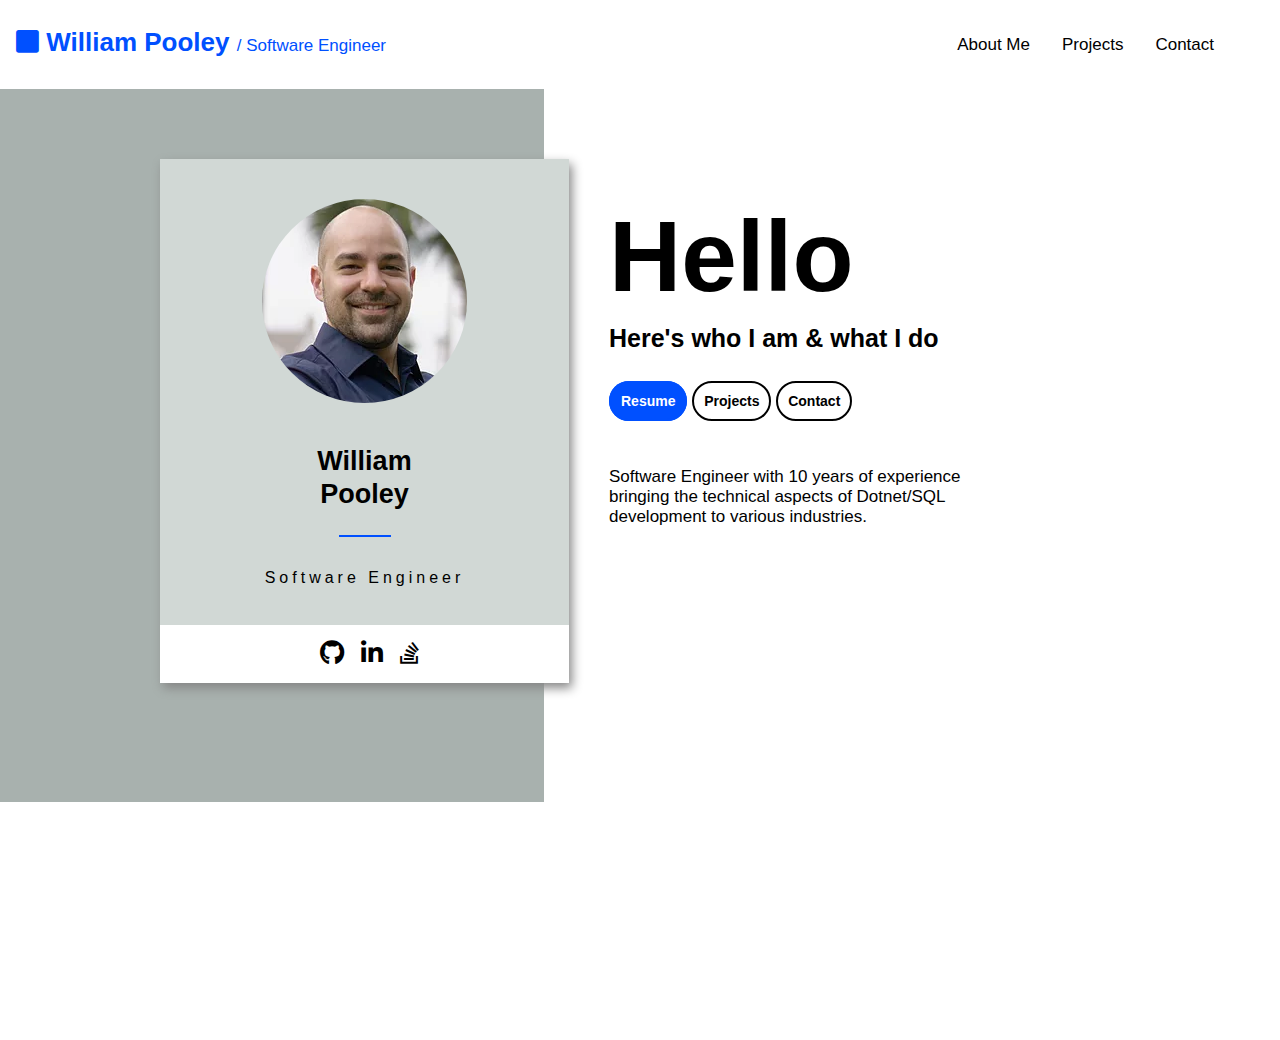
==== index.html @ 0cbe913a "styling" ====
<!DOCTYPE html>
<html>
  <head>
    <title>William Pooley</title>
    <link rel="stylesheet" href="./assets/all.min.css" />
    <link rel="stylesheet" href="index.css" />
    <link rel="shortcut icon" type="image/jpg" href="./assets/favicon.ico" />
  </head>

  <body>
    <div class="NavbarClass" id="navbar">
      <a href="#" class="NavbarName">
        <span class="NavbarName">
          <i class="NavbarName fa fa-square"></i>
          William Pooley
        </span>
        <span>/ Software Engineer</span>
      </a>
      <span class="NavLinks">
        <a href="#About" onclick='linkClicked("About")'>About Me</a>
        <a href="#Projects" onclick='linkClicked("Projects")'>Projects</a>
        <a href="#Contact" onclick='linkClicked("Contact")'>Contact</a>
      </span>
      <a href="javascript:void(0);" class="icon" onclick="mobileToggleNavbar()">
        <i class="fa fa-bars"></i>
      </a>
    </div>
    <div class="NavbarBottomPadding"></div>
    <!-- About -->
    <div id="About" class="fade-in">
      <div class="AboutContainer">
        <div class="AboutSidebar"></div>
        <div class="AboutCenterLeft">
          <div class="Selfie">
            <img class="RoundedImg" src="./assets/selfie.webp" />
          </div>
          <div class="Name">
            William <br />
            Pooley
            <div class="BlueLine"></div>
            <div class="Title">Software Engineer</div>
          </div>
          <div class="Footer">
            <a href="https://github.com/deltamaze/" target="_blank">
              <span>
                <i class="BlackIcon fab fa-github"></i>
              </span>
            </a>
            <a href="https://www.linkedin.com/in/wcpooley/" target="_blank">
              <span>
                <i class="BlackIcon fab fa-linkedin-in"></i>
              </span>
            </a>
            <a
              href="https://stackoverflow.com/users/3562204/will"
              target="_blank"
            >
              <span>
                <i class="BlackIcon fab fa-stack-overflow"></i>
              </span>
            </a>
          </div>
        </div>
        <div class="AboutCenterRight">
          <div class="Hello">Hello</div>
          <div class="SubHello">Here's who I am & what I do</div>
          <div class="AboutButtons">
            <a
              href="./assets/wpooley_resume.pdf"
              target="_blank"
              id="ResumeButton"
              >Resume</a
            >
            <a href="#Projects" onclick='linkClicked("Projects")'>Projects</a>
            <a href="#Contact" onclick='linkClicked("Contact")'>Contact</a>
          </div>
          <div class="AboutParagraph">
            Software Engineer with 10 years of experience bringing the technical
            aspects of Dotnet/SQL development to various industries.
          </div>
        </div>
        <div class="AboutFooter"></div>
      </div>
    </div>
    <!-- Projects -->
    <div id="Projects" class="hide">
      <div class="ProjectContainer">
        <div class="ProjectLeft"></div>
        <div class="ProjectCenter">
          <span class="ProjectTitle">
            <i class="ProjectTitle fa fa-square"></i>
            Projects
          </span>
          <div class="Planner ProjectBlock">
            <div class="PlannerImage">
              <img src="./assets/PlannerImg.webp" />
            </div>
            <div class="PlannerTitle">Simple Planner</div>
            <div class="PlannerDescription">
              Built on the Firebase/React web app to plan your day.<br />
              Three way binding, each keystroke is debounced and backed up with
              a websocket<br />
              connection to the database.<br /><br />
              View Site / View Code
            </div>
          </div>
          <div class="Timer ProjectBlock"></div>
          <div class="ChromeExt ProjectBlock"></div>
        </div>
        <div class="ProjectRight"></div>
        <div class="ProjectFooter"></div>
      </div>
    </div>
    <!-- Contact -->
    <div id="Contact" class="hide">Contact</div>
    <script src="index.js"></script>
  </body>
</html>
---- index.css ----
html {
    height: 100%;
}

body {
    margin: 0;
    font-family: Helvetica, sans-serif, Arial;
    font-size: 17px;
    height: 100%;
}

.NavbarClass {
    overflow: hidden;
    background-color: white;
    position: fixed;
    width: 100vw;
    text-align: end;
}
.NavLinks{
    float: right;
    margin-right: 50px;
}

.NavbarBottomPadding {
    padding-bottom: 88px;
}

.NavbarClass a {
    float: left;
    display: block;
    color: black;
    text-align: center;
    padding-left: 16px;
    padding-right: 16px;
    padding-top: 35px;
    padding-bottom: 33px;
    text-decoration: none;
    font-size: 17px;
}

.NavbarClass a:hover {
    color: #0050ff;
}

.NavbarClass a.active {
    background-color: white;
    color: black;
}

.NavbarClass .icon {
    display: none;
    margin-right: 50px;
}

a.NavbarName {
    padding-top: 27px;
    padding-bottom: 31px;
    float: left;
}

span.NavbarName {
    font-weight: bold;
    font-size: 26px;
}

i.NavbarName {
    color: #0050ff;
}

.AboutContainer {
    display: grid;
    grid-template-columns: 0.5fr 1.2fr 1.5fr 0.8fr;
    grid-template-rows: 0.3fr 2.3fr 0.4fr 1fr;
    gap: 0px 0px;
    grid-auto-flow: row;
    height: 952px;
}

.AboutSidebar {
    grid-area: 1 / 1 / 4 / 3;
    background: #a8b1ae;
}

.AboutCenterLeft {
    grid-area: 2 / 2 / 3 / 3;
    display: grid;
    grid-template-columns: 1fr 1fr 1fr;
    grid-template-rows: 1fr 1fr 1fr;
    gap: 0px 0px;
    grid-template-areas: ". Selfie ." ". Name ." "Footer Footer Footer";
    background: #d1d8d5;
    margin-right: -25px;
    text-align: center;
    max-height: 524px;
    box-shadow: 3px 5px 10px #868686;
}

.Selfie {
    grid-area: Selfie;
    margin-top: 40px;
    margin-bottom: 37px;
}

.RoundedImg {
    border-radius: 50%;
}

.Name {
    grid-area: Name;
    line-height: 1.2em;
    text-align: center;
    font-size: 27px;
    font-weight: bold;
}

.BlueLine {
    margin-bottom: 25px;
    margin-top: 25px;
    max-width: 52px;
    min-width: 52px;
    border-top: #0050ff;
    border-width: 2px;
    border-top-style: solid;
    text-align: center;
    margin-left: auto;
    margin-right: auto;
}

.Title {
    letter-spacing: 0.25em;
    font-size: 16px;
    font-weight: lighter
}

.Footer {
    grid-area: Footer;
    background-color: white;
    margin-top: 30px;
    font-size: 25px;
    padding: 14px;
}
.Footer a{
    text-decoration: unset;
}
.Hello {
    margin-top: 40px;
    font-size: 100px;
    font-weight: bold;
}
.SubHello {
    margin-top: 10px;
    margin-bottom: 38px;
    font-size: 25px;
    font-weight: bold;
}
.AboutButtons{
    margin-bottom: 56px;
}

.AboutButtons a{
    border-radius: 30px;
    border: solid;
    border-color: black;
    color:black;
    font-size: 14px;
    font-weight: bold;
    text-decoration: unset;
    border-width: 2px;
    padding:10px;
    transition: 0.3s;
}
.AboutButtons a:hover {
    background-color: #0050ff;
    color:white;
    border-color: #0050ff;
}
#ResumeButton{
    background-color: #0050ff;
    color:white;
    border-color: #0050ff;
}
#ResumeButton:hover{
    background-color: white;
    color:black;
}
.AboutParagraph{
    font-size:17px;
}
i.BlackIcon {
    color: #000000;
    margin-left:10px;
}

.AboutCenterRight {
    grid-area: 2 / 3 / 3 / 4;
    margin-left: 65px;
}

.AboutFooter {
    grid-area: 4 / 1 / 5 / 5;
}
.ProjectContainer {
    display: grid; 
    grid-template-columns: 0.6fr 1.9fr 0.5fr; 
    grid-template-rows: 1.9fr 0.1fr; 
    gap: 0px 0px; 
    grid-template-areas: 
      "ProjectLeft ProjectCenter ProjectRight"
      ". ProjectFooter ."; 
  }
  .ProjectLeft { 
      grid-area: ProjectLeft; 
      background: #a8b1ae;
    }
  .ProjectCenter { 
      grid-area: ProjectCenter; 
      text-align: center;
      background: #a8b1ae;
      padding-top: 125px;
    }
  .ProjectRight { 
      grid-area: ProjectRight; 
      background: #a8b1ae;
    }
  .ProjectFooter { grid-area: ProjectFooter; }

span.ProjectTitle {
    font-weight: bold;
    font-size: 26px;
}

i.ProjectTitle {
    color: #0050ff;
}
.ProjectBlock{
    text-align: left;
}

@media screen and (max-width: 1000px) {
    /* .NavbarClass a:not(:first-child) {
        display: none;
    } */
    .NavLinks{
        display: none;
        float: left;
    }
    /* .NavbarClass a {
        display: none;
    } */
    .NavbarClass a.icon {
        float: right;
        display: block;
    }
}

@media screen and (max-width: 1000px) {
    .NavbarClass.responsive {
        position: relative;
    }
    .NavbarClass.responsive .NavLinks {
        display: inline;
    }
    .NavbarClass.responsive .icon {
        position: absolute;
        right: 0;
        top: 0;
    }
    .NavbarClass.responsive a {
        float: none;
        display: block;
        text-align: left;
    }
}

.hide {
    opacity: 0;
    height: 0;
    overflow: hidden;
    display: none;
}

.fade-in {
    animation: fadeIn ease 1s;
    -webkit-animation: fadeIn ease 1s;
    -moz-animation: fadeIn ease 1s;
    -o-animation: fadeIn ease 1s;
    -ms-animation: fadeIn ease 1s;
    /* height: auto; */
    overflow: auto;
    width: 100%;
    min-height: 80%;
}

@keyframes fadeIn {
    0% {
        opacity: 0;
        height: 0;
        min-height: 0;
        overflow: hidden;
    }
    49% {
        opacity: 0;
        height: 0;
        min-height: 0;
        overflow: hidden;
    }
    50% {
        opacity: 0;
        width: 100%;
        min-height: 80%;
        overflow: auto;
    }
    100% {
        opacity: 1;
        width: 100%;
        min-height: 80%;
        overflow: auto;
    }
}

@-moz-keyframes fadeIn {
    0% {
        opacity: 0;
        height: 0;
        min-height: 0;
        overflow: hidden;
    }
    49% {
        opacity: 0;
        min-height: 0;
        height: 0;
        overflow: hidden;
    }
    50% {
        opacity: 0;
        width: 100%;
        min-height: 80%;
        overflow: auto;
    }
    100% {
        opacity: 1;
        width: 100%;
        min-height: 80%;
        overflow: auto;
    }
}

@-webkit-keyframes fadeIn {
    0% {
        opacity: 0;
        min-height: 0;
        height: 0;
        overflow: hidden;
    }
    49% {
        opacity: 0;
        min-height: 0;
        height: 0;
        overflow: hidden;
    }
    50% {
        opacity: 0;
        width: 100%;
        min-height: 80%;
        overflow: auto;
    }
    100% {
        opacity: 1;
        width: 100%;
        min-height: 80%;
        overflow: auto;
    }
}

@-o-keyframes fadeIn {
    0% {
        opacity: 0;
        min-height: 0;
        height: 0;
        overflow: hidden;
    }
    49% {
        opacity: 0;
        min-height: 0;
        height: 0;
        overflow: hidden;
    }
    50% {
        opacity: 0;
        width: 100%;
        min-height: 80%;
        overflow: auto;
    }
    100% {
        opacity: 1;
        width: 100%;
        min-height: 80%;
        overflow: auto;
    }
}

@-ms-keyframes fadeIn {
    0% {
        opacity: 0;
        min-height: 0;
        height: 0;
        overflow: hidden;
    }
    49% {
        opacity: 0;
        min-height: 0;
        height: 0;
        overflow: hidden;
    }
    50% {
        opacity: 0;
        width: 100%;
        min-height: 80%;
        overflow: auto;
    }
    100% {
        opacity: 1;
        width: 100%;
        min-height: 80%;
        overflow: auto;
    }
}

.fade-out {
    animation: fadeOut ease 1s;
    -webkit-animation: fadeOut ease 1s;
    -moz-animation: fadeOut ease 1s;
    -o-animation: fadeOut ease 1s;
    -ms-animation: fadeOut ease 1s;
    height: 0;
    overflow: hidden;
}

@keyframes fadeOut {
    0% {
        opacity: 1;
        width: 100%;
        min-height: 80%;
        overflow: auto;
    }
    49% {
        opacity: 0;
        width: 100%;
        min-height: 80%;
        overflow: auto;
    }
    50% {
        opacity: 0;
        height: 0;
        overflow: hidden;
    }
    100% {
        opacity: 0;
        height: 0;
        overflow: hidden;
    }
}

@-moz-keyframes fadeOut {
    0% {
        opacity: 1;
        width: 100%;
        min-height: 80%;
        overflow: auto;
    }
    49% {
        opacity: 0;
        width: 100%;
        min-height: 80%;
        overflow: auto;
    }
    50% {
        opacity: 0;
        height: 0;
        overflow: hidden;
    }
    100% {
        opacity: 0;
        height: 0;
        overflow: hidden;
    }
}

@-webkit-keyframes fadeOut {
    0% {
        opacity: 1;
        width: 100%;
        min-height: 80%;
        overflow: auto;
    }
    49% {
        opacity: 0;
        width: 100%;
        min-height: 80%;
        overflow: auto;
    }
    50% {
        opacity: 0;
        height: 0;
        overflow: hidden;
    }
    100% {
        opacity: 0;
        height: 0;
        overflow: hidden;
    }
}

@-o-keyframes fadeOut {
    0% {
        opacity: 1;
        width: 100%;
        min-height: 80%;
        overflow: auto;
    }
    49% {
        opacity: 0;
        width: 100%;
        min-height: 80%;
        overflow: auto;
    }
    50% {
        opacity: 0;
        height: 0;
        overflow: hidden;
    }
    100% {
        opacity: 0;
        height: 0;
        overflow: hidden;
    }
}

@-ms-keyframes fadeOut {
    0% {
        opacity: 1;
        width: 100%;
        min-height: 80%;
        overflow: auto;
    }
    49% {
        opacity: 0;
        width: 100%;
        min-height: 80%;
        overflow: auto;
    }
    50% {
        opacity: 0;
        height: 0;
        overflow: hidden;
    }
    100% {
        opacity: 0;
        height: 0;
        overflow: hidden;
    }
}
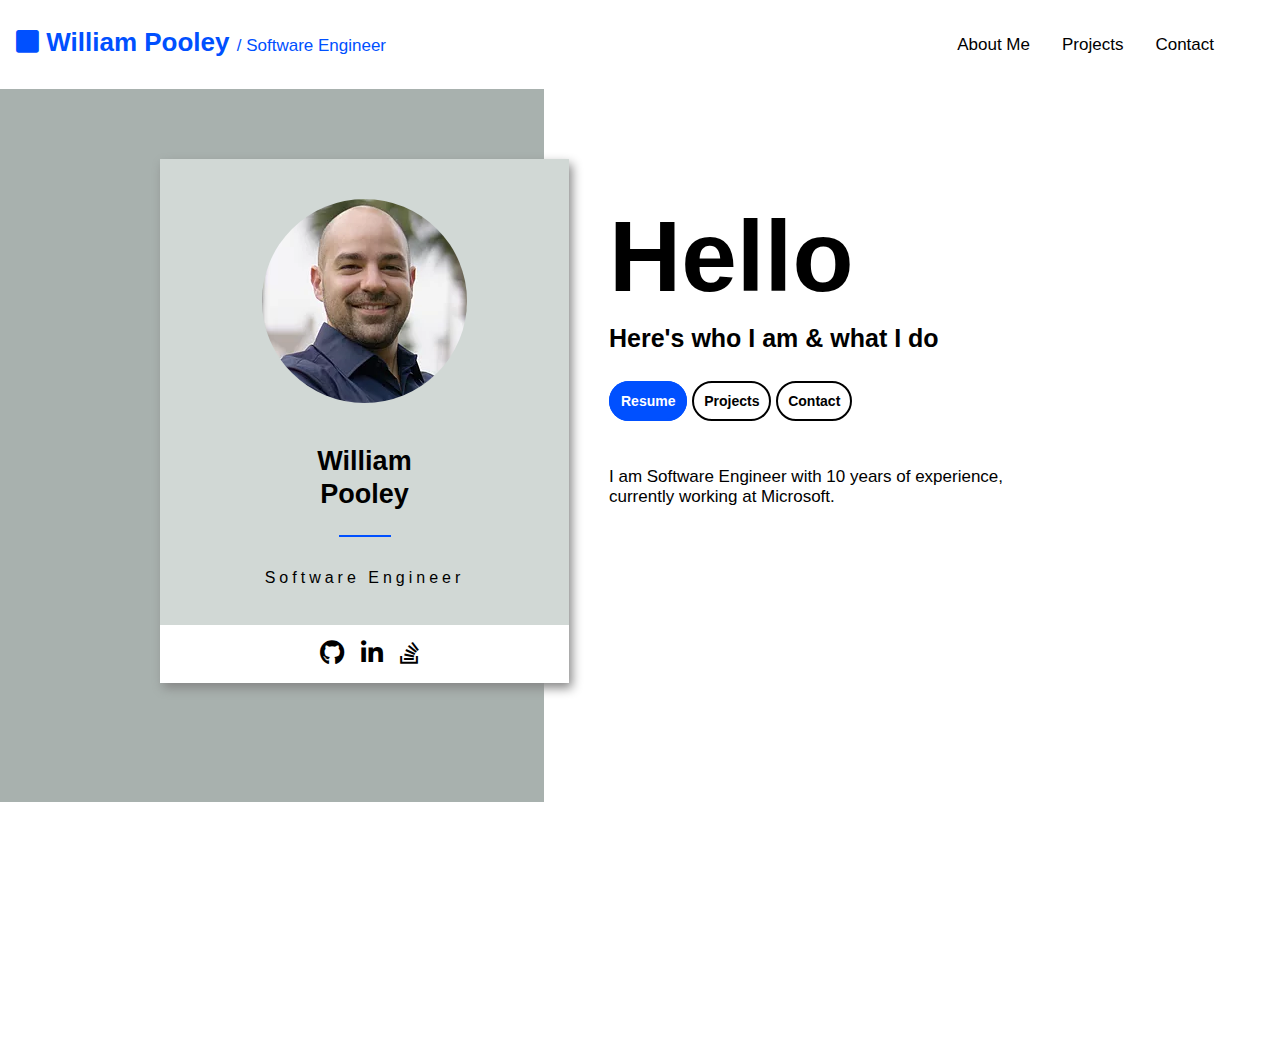
==== commit 6b575843: "fix link and update about section" ====
--- a/index.html
+++ b/index.html
@@ -1,118 +1,204 @@
 <!DOCTYPE html>
 <html>
-  <head>
+
+<head>
     <title>William Pooley</title>
     <link rel="stylesheet" href="./assets/all.min.css" />
     <link rel="stylesheet" href="index.css" />
     <link rel="shortcut icon" type="image/jpg" href="./assets/favicon.ico" />
-  </head>
-
-  <body>
+</head>
+
+<body>
     <div class="NavbarClass" id="navbar">
-      <a href="#" class="NavbarName">
-        <span class="NavbarName">
-          <i class="NavbarName fa fa-square"></i>
-          William Pooley
+        <a href="#" class="NavbarName" onclick='linkClicked("About")'>
+            <span class="NavbarName">
+                <i class="NavbarName fa fa-square"></i>
+                William Pooley
+            </span>
+            <span>/ Software Engineer</span>
+        </a>
+        <span class="NavLinks">
+            <a href="#About" onclick='linkClicked("About")'>About Me</a>
+            <a href="#Projects" onclick='linkClicked("Projects")'>Projects</a>
+            <a href="#Contact" onclick='linkClicked("Contact")'>Contact</a>
         </span>
-        <span>/ Software Engineer</span>
-      </a>
-      <span class="NavLinks">
-        <a href="#About" onclick='linkClicked("About")'>About Me</a>
-        <a href="#Projects" onclick='linkClicked("Projects")'>Projects</a>
-        <a href="#Contact" onclick='linkClicked("Contact")'>Contact</a>
-      </span>
-      <a href="javascript:void(0);" class="icon" onclick="mobileToggleNavbar()">
-        <i class="fa fa-bars"></i>
-      </a>
+        <a href="javascript:void(0);" class="icon" onclick="mobileToggleNavbar()">
+            <i class="fa fa-bars"></i>
+        </a>
     </div>
     <div class="NavbarBottomPadding"></div>
     <!-- About -->
     <div id="About" class="fade-in">
-      <div class="AboutContainer">
-        <div class="AboutSidebar"></div>
-        <div class="AboutCenterLeft">
-          <div class="Selfie">
-            <img class="RoundedImg" src="./assets/selfie.webp" />
-          </div>
-          <div class="Name">
-            William <br />
-            Pooley
-            <div class="BlueLine"></div>
-            <div class="Title">Software Engineer</div>
-          </div>
-          <div class="Footer">
-            <a href="https://github.com/deltamaze/" target="_blank">
-              <span>
-                <i class="BlackIcon fab fa-github"></i>
-              </span>
-            </a>
-            <a href="https://www.linkedin.com/in/wcpooley/" target="_blank">
-              <span>
-                <i class="BlackIcon fab fa-linkedin-in"></i>
-              </span>
-            </a>
-            <a
-              href="https://stackoverflow.com/users/3562204/will"
-              target="_blank"
-            >
-              <span>
-                <i class="BlackIcon fab fa-stack-overflow"></i>
-              </span>
-            </a>
-          </div>
+        <div class="AboutContainer">
+            <div class="AboutSidebar"></div>
+            <div class="AboutCenterLeft">
+                <div class="Selfie">
+                    <img class="RoundedImg" src="./assets/selfie.webp" />
+                </div>
+                <div class="Name">
+                    William <br />
+                    Pooley
+                    <div class="BlueLine"></div>
+                    <div class="Title">Software Engineer</div>
+                </div>
+                <div class="Footer">
+                    <a href="https://github.com/deltamaze/" target="_blank">
+                        <span>
+                            <i class="BlackIcon fab fa-github"></i>
+                        </span>
+                    </a>
+                    <a href="https://www.linkedin.com/in/wcpooley/" target="_blank">
+                        <span>
+                            <i class="BlackIcon fab fa-linkedin-in"></i>
+                        </span>
+                    </a>
+                    <a href="https://stackoverflow.com/users/3050122/will" target="_blank">
+                        <span>
+                            <i class="BlackIcon fab fa-stack-overflow"></i>
+                        </span>
+                    </a>
+                </div>
+            </div>
+            <div class="AboutCenterRight">
+                <div class="Hello">Hello</div>
+                <div class="SubHello">Here's who I am & what I do</div>
+                <div class="AboutButtons">
+                    <a href="./assets/wpooley_resume.pdf" target="_blank" id="ResumeButton">Resume</a>
+                    <a href="#Projects" onclick='linkClicked("Projects")'>Projects</a>
+                    <a href="#Contact" onclick='linkClicked("Contact")'>Contact</a>
+                </div>
+                <div class="AboutParagraph">
+                    I am Software Engineer with 10 years of experience, currently working at Microsoft.
+                </div>
+            </div>
+            <div class="AboutFooter"></div>
         </div>
-        <div class="AboutCenterRight">
-          <div class="Hello">Hello</div>
-          <div class="SubHello">Here's who I am & what I do</div>
-          <div class="AboutButtons">
-            <a
-              href="./assets/wpooley_resume.pdf"
-              target="_blank"
-              id="ResumeButton"
-              >Resume</a
-            >
-            <a href="#Projects" onclick='linkClicked("Projects")'>Projects</a>
-            <a href="#Contact" onclick='linkClicked("Contact")'>Contact</a>
-          </div>
-          <div class="AboutParagraph">
-            Software Engineer with 10 years of experience bringing the technical
-            aspects of Dotnet/SQL development to various industries.
-          </div>
-        </div>
-        <div class="AboutFooter"></div>
-      </div>
     </div>
     <!-- Projects -->
     <div id="Projects" class="hide">
-      <div class="ProjectContainer">
-        <div class="ProjectLeft"></div>
-        <div class="ProjectCenter">
-          <span class="ProjectTitle">
-            <i class="ProjectTitle fa fa-square"></i>
-            Projects
-          </span>
-          <div class="Planner ProjectBlock">
-            <div class="PlannerImage">
-              <img src="./assets/PlannerImg.webp" />
-            </div>
-            <div class="PlannerTitle">Simple Planner</div>
-            <div class="PlannerDescription">
-              Built on the Firebase/React web app to plan your day.<br />
-              Three way binding, each keystroke is debounced and backed up with
-              a websocket<br />
-              connection to the database.<br /><br />
-              View Site / View Code
-            </div>
-          </div>
-          <div class="Timer ProjectBlock"></div>
-          <div class="ChromeExt ProjectBlock"></div>
+        <div class="ProjectContainer">
+            <div class="ProjectLeft"></div>
+            <div class="ProjectCenter">
+                <span class="ProjectPageTitle">
+                    <i class="ProjectPageTitle fa fa-square"></i>
+                    Projects
+                </span>
+                <div class="Planner ProjectBlock">
+                    <div class="ProjectText">
+                        <div class="ProjectTitle">
+                            <span>
+                                <i class="far fa-caret-square-right"></i>
+                                Simple Planner
+                            </span>
+                        </div>
+                        <div class="ProjectDescription">
+                            Built on the Firebase/React web app to plan your day.<br /><br />
+                            Three way binding, each keystroke is debounced and backed up with
+                            a websocket connection to the database.<br /><br />
+                            <a class="ProjectLink" href="https://planner.wpooley.com/" target="_blank">
+                                View Site
+                            </a>
+                            /
+                            <a class="ProjectLink" href="https://github.com/deltamaze/ProductivitySite" target="_blank">
+                                View Code
+                            </a>
+                        </div>
+                    </div>
+                    <div class="ProjectImage">
+                        <img src="./assets/PlannerImg.webp" />
+                    </div>
+
+                </div>
+
+                <div class="Timer ProjectBlock">
+                    <div class="ProjectText">
+                        <div class="ProjectTitle">
+                            <span>
+                                <i class="far fa-caret-square-right"></i>
+                                Cyberpunk Timer
+                            </span>
+                        </div>
+                        <div class="ProjectDescription">
+                            Time Tracking app build with Client-side Blazor/C# running
+                            on web assembly.<br /><br />
+                            The motivation was to time daily standup meetings and
+                            distribute allotted time evenly between team members.
+                            <br /><br />
+                            <a class="ProjectLink" href="https://deltamaze.github.io/CyberPunkTimer/" target="_blank">
+                                View Site
+                            </a>
+                            /
+                            <a class="ProjectLink" href="https://github.com/deltamaze/CyberPunkTimer" target="_blank">
+                                View Code
+                            </a>
+                        </div>
+                    </div>
+                    <div class="ProjectImage">
+                        <img src="./assets/TimerImg.webp" />
+                    </div>
+                </div>
+
+                <div class="ChromeExt ProjectBlock">
+                    <div class="ProjectText">
+                        <div class="ProjectTitle">
+                            <span>
+                                <i class="far fa-caret-square-right"></i>
+                                Privacy Screen Chrome Extension
+                            </span>
+                        </div>
+                        <div class="ProjectDescription">
+                            Chrome Extension will only show a website's content
+                            while moused over the body of the site. <br><br>
+                            The extension comes with an options page to toggle
+                            between a whitelist/blacklist mode and specify which sites
+                            will have the privacy screen effect applied.<br /><br />
+                            <a class="ProjectLink"
+                                href="https://chrome.google.com/webstore/detail/privacyscreen/bndclkkabaajpgnfimggpjkjbocchjco?hl=en"
+                                target="_blank">
+                                View Extension Store
+                            </a>
+                            /
+                            <a class="ProjectLink" href="https://github.com/deltamaze/PrivacyScreen" target="_blank">
+                                View Code
+                            </a>
+                        </div>
+                    </div>
+                    <div class="ProjectImage">
+                        <img src="./assets/ChromeExtImg.webp" />
+                    </div>
+                </div>
+
+            </div>
+            <div class="ProjectRight"></div>
+            <div class="ProjectFooter"></div>
         </div>
-        <div class="ProjectRight"></div>
-        <div class="ProjectFooter"></div>
-      </div>
     </div>
     <!-- Contact -->
-    <div id="Contact" class="hide">Contact</div>
+    <div id="Contact" class="hide">
+        <div class="ContactContainer">
+            <div class="ContactLeft"></div>
+            <div class="ContactCenter">
+                <span class="ContactPageTitle">
+                    <i class="ContactPageTitle fa fa-square"></i>
+                    Contacts
+                </span>
+                <div class="ContactBlock">
+                    <h3>Hello 👋🙂</h3>
+                    <br />
+                    <span>The two best ways to contact me are </span>
+                    <ul>
+                        <li>Email: <a href="mailto:contact@wpooley.com">contact@wpooley.com</a></li>
+                        <li>Shoot me a message on Linked in: <a href="https://www.linkedin.com/in/wcpooley/">https://www.linkedin.com/in/wcpooley/</a></li>
+                    </ul>
+
+
+                </div>
+            </div>
+            <div class="ContactRight"></div>
+            <div class="ContactFooter"></div>
+        </div>
+    </div>
     <script src="index.js"></script>
-  </body>
-</html>
+</body>
+
+</html>--- a/index.css
+++ b/index.css
@@ -15,8 +15,10 @@
     position: fixed;
     width: 100vw;
     text-align: end;
-}
-.NavLinks{
+    z-index: 100;
+}
+
+.NavLinks {
     float: right;
     margin-right: 50px;
 }
@@ -139,56 +141,65 @@
     font-size: 25px;
     padding: 14px;
 }
-.Footer a{
+
+.Footer a {
     text-decoration: unset;
 }
+
 .Hello {
     margin-top: 40px;
     font-size: 100px;
     font-weight: bold;
 }
+
 .SubHello {
     margin-top: 10px;
     margin-bottom: 38px;
     font-size: 25px;
     font-weight: bold;
 }
-.AboutButtons{
+
+.AboutButtons {
     margin-bottom: 56px;
 }
 
-.AboutButtons a{
+.AboutButtons a {
     border-radius: 30px;
     border: solid;
     border-color: black;
-    color:black;
+    color: black;
     font-size: 14px;
     font-weight: bold;
     text-decoration: unset;
     border-width: 2px;
-    padding:10px;
+    padding: 10px;
     transition: 0.3s;
 }
+
 .AboutButtons a:hover {
     background-color: #0050ff;
-    color:white;
+    color: white;
     border-color: #0050ff;
 }
-#ResumeButton{
+
+#ResumeButton {
     background-color: #0050ff;
-    color:white;
+    color: white;
     border-color: #0050ff;
 }
-#ResumeButton:hover{
+
+#ResumeButton:hover {
     background-color: white;
-    color:black;
-}
-.AboutParagraph{
-    font-size:17px;
-}
+    color: black;
+}
+
+.AboutParagraph {
+    font-size: 17px;
+}
+
 i.BlackIcon {
     color: #000000;
-    margin-left:10px;
+    margin-left: 10px;
 }
 
 .AboutCenterRight {
@@ -199,48 +210,158 @@
 .AboutFooter {
     grid-area: 4 / 1 / 5 / 5;
 }
+
 .ProjectContainer {
-    display: grid; 
-    grid-template-columns: 0.6fr 1.9fr 0.5fr; 
-    grid-template-rows: 1.9fr 0.1fr; 
-    gap: 0px 0px; 
-    grid-template-areas: 
-      "ProjectLeft ProjectCenter ProjectRight"
-      ". ProjectFooter ."; 
-  }
-  .ProjectLeft { 
-      grid-area: ProjectLeft; 
-      background: #a8b1ae;
-    }
-  .ProjectCenter { 
-      grid-area: ProjectCenter; 
-      text-align: center;
-      background: #a8b1ae;
-      padding-top: 125px;
-    }
-  .ProjectRight { 
-      grid-area: ProjectRight; 
-      background: #a8b1ae;
-    }
-  .ProjectFooter { grid-area: ProjectFooter; }
-
-span.ProjectTitle {
+    display: grid;
+    /* background: #a8b1ae; */
+    grid-template-columns: 0.6fr 1.9fr 0.5fr;
+    grid-template-rows: 1.9fr 0.1fr;
+    gap: 0px 0px;
+    grid-template-areas: "ProjectLeft ProjectCenter ProjectRight" ". ProjectFooter .";
+}
+
+.ProjectLeft {
+    grid-area: ProjectLeft;
+    background: #a8b1ae;
+    margin-right: -1px;
+}
+
+.ProjectCenter {
+    grid-area: ProjectCenter;
+    text-align: center;
+    background: #a8b1ae;
+    padding-top: 100px;
+    padding-bottom: 100px;
+}
+
+.ProjectRight {
+    grid-area: ProjectRight;
+    background: #a8b1ae;
+    margin-left: -1px;
+}
+
+.ProjectFooter {
+    grid-area: ProjectFooter;
+    background: white;
+}
+
+span.ProjectPageTitle {
     font-weight: bold;
     font-size: 26px;
 }
 
-i.ProjectTitle {
+i.ProjectPageTitle {
     color: #0050ff;
 }
-.ProjectBlock{
+
+.ProjectBlock {
     text-align: left;
-}
+    width: 750px;
+    height: 404px;
+    margin-top: 100px;
+    background: white;
+    box-shadow: 3px 5px 10px #868686;
+    left: 50%;
+    /* right: 50%; */
+    position: relative;
+    margin-left: -375px;
+}
+
+.ProjectText {
+    float: left;
+    position: relative;
+    width: 399px;
+    padding-top: 50px;
+    padding-left: 20px;
+    padding-right: 10px;
+}
+
+.ProjectTitle {
+    color: #0050ff;
+    margin-top: 20px;
+    font-size: 20px;
+    font-weight: bold;
+}
+
+.ProjectDescription {
+    font-size: 17px;
+    margin-top: 40px;
+}
+
+.ProjectImage {
+    float: right;
+    position: relative;
+    width: 321px;
+}
+.ProjectLink {
+    color: black;
+}
+
+
+.ContactContainer {
+    display: grid;
+    /* background: #a8b1ae; */
+    grid-template-columns: 0.6fr 1.9fr 0.5fr;
+    grid-template-rows: 1.9fr 0.1fr;
+    gap: 0px 0px;
+    grid-template-areas: "ContactLeft ContactCenter ContactRight" ". ContactFooter .";
+}
+
+.ContactLeft {
+    grid-area: ContactLeft;
+    background: #a8b1ae;
+    margin-right: -1px;
+}
+
+.ContactCenter {
+    grid-area: ContactCenter;
+    text-align: center;
+    background: #a8b1ae;
+    padding-top: 100px;
+    padding-bottom: 100px;
+}
+
+.ContactRight {
+    grid-area: ContactRight;
+    background: #a8b1ae;
+    margin-left: -1px;
+}
+
+.ContactFooter {
+    grid-area: ContactFooter;
+    background: white;
+}
+
+span.ContactPageTitle {
+    font-weight: bold;
+    font-size: 26px;
+}
+
+i.ContactPageTitle {
+    color: #0050ff;
+}
+
+.ContactBlock {
+    text-align: left;
+    padding-top:50px;
+    padding-left:30px;
+    width: 750px;
+    height: 404px;
+    margin-top: 100px;
+    background: white;
+    box-shadow: 3px 5px 10px #868686;
+    left: 50%;
+    /* right: 50%; */
+    position: relative;
+    margin-left: -375px;
+}
+
 
 @media screen and (max-width: 1000px) {
     /* .NavbarClass a:not(:first-child) {
         display: none;
     } */
-    .NavLinks{
+    .NavLinks {
         display: none;
         float: left;
     }
